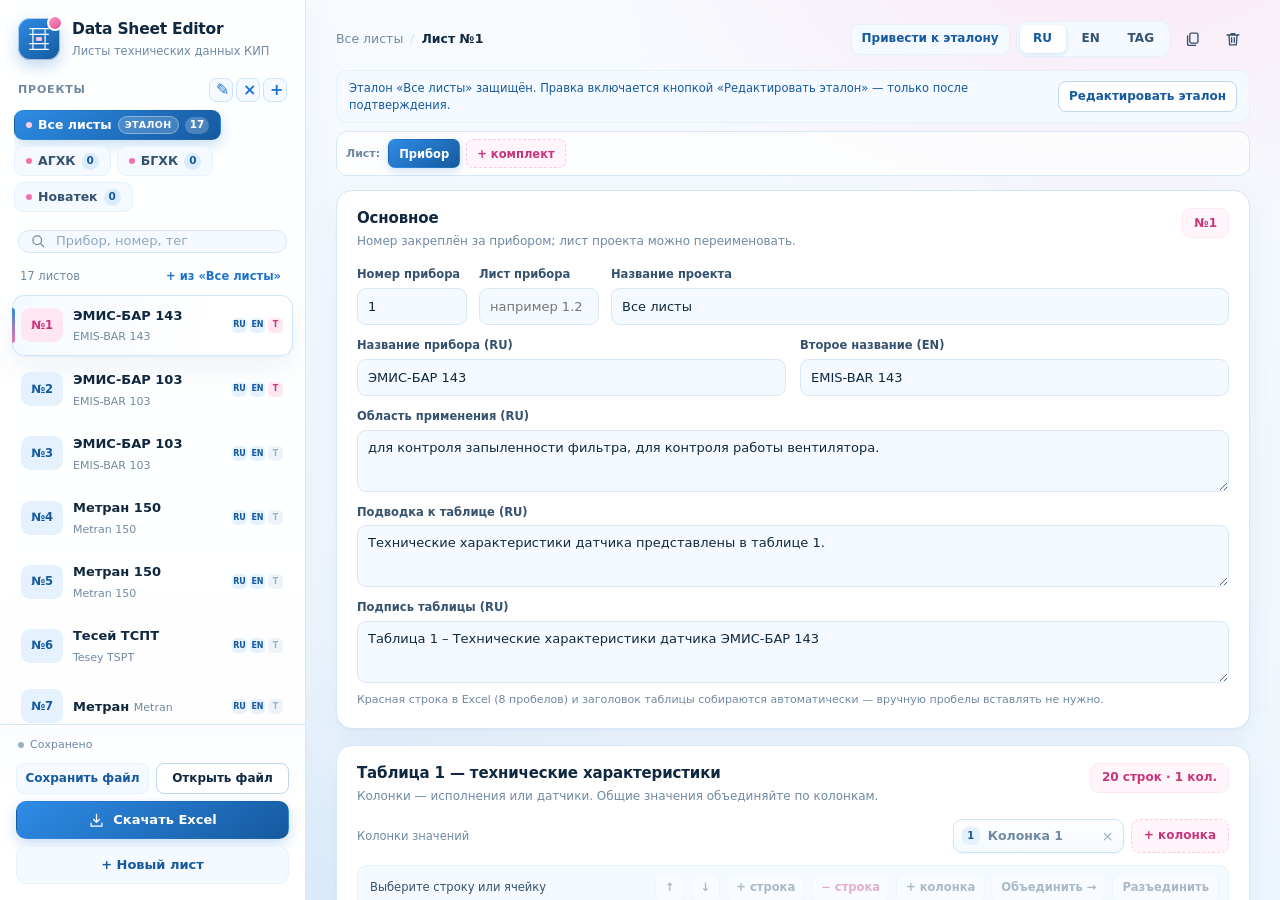
==== index.html @ 16d15eb5 "Перевожу сайт на обычную многофайловую структуру: html, css, js, json, img" ====
<!DOCTYPE html>
<html lang="ru">
<head>
<meta charset="utf-8">
<meta name="viewport" content="width=device-width, initial-scale=1">
<title>Data Sheet Editor — листы технических данных</title>
<link rel="stylesheet" href="styles.css">
</head>
<body>
<div class="app">
  <aside class="sidebar">
    <div class="brand">
      <div class="brand-mark" aria-hidden="true">
        <svg viewBox="0 0 32 32"><path d="M6 5h20M6 27h20M9.5 5v22M22.5 5v22M6 11h20M6 21h20"/><path class="brand-accent" d="M13 14h6v4h-6z"/></svg>
      </div>
      <div class="brand-text">
        <h1>Data Sheet Editor</h1>
        <p>Листы технических данных КИП</p>
      </div>
    </div>

    <section class="side-block projects-block">
      <div class="side-label">
        <span>Проекты</span>
        <span class="side-label-actions">
          <button class="mini-btn" id="btn-project-rename" title="Переименовать проект" aria-label="Переименовать проект">✎</button>
          <button class="mini-btn danger" id="btn-project-del" title="Удалить проект" aria-label="Удалить проект">×</button>
          <button class="mini-btn" id="btn-project-add" title="Новый проект" aria-label="Новый проект">+</button>
        </span>
      </div>
      <div class="project-tabs" id="project-tabs" role="tablist" aria-label="Проекты"></div>
    </section>

    <label class="search">
      <svg viewBox="0 0 20 20" aria-hidden="true"><circle cx="9" cy="9" r="5.4"/><path d="m13.2 13.2 4 4"/></svg>
      <input type="search" id="search" placeholder="Прибор, номер, тег" aria-label="Поиск по листам">
    </label>

    <div class="list-head">
      <span id="sheet-count">0 листов</span>
      <button class="link-btn" id="btn-ref-add">+ из «Все листы»</button>
    </div>

    <div class="sheet-list" id="sheet-list" role="list"></div>

    <div class="sidebar-foot">
      <div class="save-state" id="save-state" data-state="saved"><span></span>Сохранено</div>
      <div class="side-hint" id="storage-hint" hidden>Браузер не сохраняет данные — скачайте файл проекта, иначе работа пропадёт.</div>
      <div class="side-files">
        <button class="btn btn-sm btn-soft" id="btn-save-file" title="Скачать файл проекта (.json)">Сохранить файл</button>
        <button class="btn btn-sm" id="btn-open-file" title="Открыть файл проекта (.json)">Открыть файл</button>
      </div>
      <button class="btn btn-primary" id="btn-export">
        <svg viewBox="0 0 20 20" aria-hidden="true"><path d="M10 2.8v9.4m0 0 3.4-3.4M10 12.2 6.6 8.8M3.6 13.2v3.4h12.8v-3.4"/></svg>
        Скачать Excel
      </button>
      <button class="btn btn-soft" id="btn-new-sheet">+ Новый лист</button>
    </div>
  </aside>

  <main class="main">
    <div id="editor" class="editor"></div>
  </main>
</div>

<dialog class="dialog" id="ref-dialog">
  <div class="dialog-head">
    <div>
      <h2>Добавить листы</h2>
      <p>Отметьте листы из эталонного проекта «Все листы» — можно несколько сразу.</p>
    </div>
    <button class="icon-btn" data-close-dialog aria-label="Закрыть">✕</button>
  </div>
  <div class="dialog-body">
    <label class="search search-inline">
      <svg viewBox="0 0 20 20" aria-hidden="true"><circle cx="9" cy="9" r="5.4"/><path d="m13.2 13.2 4 4"/></svg>
      <input type="search" id="ref-search" placeholder="Найти прибор" aria-label="Поиск в эталоне">
    </label>
    <div class="ref-tools">
      <button class="btn btn-sm btn-soft" type="button" id="ref-all">Выбрать всё</button>
      <button class="btn btn-sm btn-soft" type="button" id="ref-none">Снять выбор</button>
      <span class="ref-count" id="ref-count">Ничего не выбрано</span>
    </div>
    <div class="ref-list" id="ref-list"></div>
    <div class="dialog-actions" style="margin-top:12px">
      <button class="btn btn-soft" type="button" data-close-dialog>Отмена</button>
      <button class="btn btn-primary" type="button" id="ref-apply" disabled>Добавить выбранные</button>
    </div>
  </div>
</dialog>

<dialog class="dialog" id="tags-dialog">
  <div class="dialog-head">
    <div>
      <h2>Вставить все теги</h2>
      <p>Скопируйте столбец тегов из Excel и вставьте сюда — по одному тегу в строке.</p>
    </div>
    <button class="icon-btn" data-close-dialog aria-label="Закрыть">✕</button>
  </div>
  <div class="dialog-body">
    <textarea id="tags-area" rows="10" aria-label="Теги — по одному в строке" placeholder="TE-101&#10;TE-102&#10;TE-103"></textarea>
    <div class="dialog-actions" style="margin-top:12px">
      <button class="btn btn-ghost" type="button" data-close-dialog>Отмена</button>
      <button class="btn btn-primary" type="button" id="tags-apply">Добавить теги</button>
    </div>
  </div>
</dialog>

<dialog class="dialog" id="confirm-dialog">
  <div class="dialog-head">
    <div>
      <h2 id="confirm-title">Подтверждение</h2>
      <p id="confirm-text"></p>
    </div>
    <button class="icon-btn" data-close-dialog aria-label="Закрыть">✕</button>
  </div>
  <div class="dialog-body">
    <div class="dialog-actions">
      <button class="btn btn-soft" type="button" id="confirm-cancel">Отмена</button>
      <button class="btn btn-primary" type="button" id="confirm-ok">Подтвердить</button>
    </div>
  </div>
</dialog>

<dialog class="dialog" id="merge-dialog">
  <div class="dialog-head">
    <div>
      <h2>В ячейках есть текст</h2>
      <p>Что оставить после объединения?</p>
    </div>
  </div>
  <div class="dialog-body">
    <div class="dialog-actions">
      <button class="btn btn-soft" type="button" data-merge-mode="left">Левое значение</button>
      <button class="btn btn-soft" type="button" data-merge-mode="right">Правое значение</button>
      <button class="btn btn-primary" type="button" data-merge-mode="both">Оба (в две строки)</button>
    </div>
  </div>
</dialog>

<input type="file" id="file-image" accept="image/*" aria-label="Файл рисунка" hidden>
<input type="file" id="file-state" accept=".json,application/json" aria-label="Файл проекта" hidden>
<div class="toast" id="toast" role="status" aria-live="polite"></div>

<script src="seed.js"></script>
<script src="xlsx.js"></script>
<script src="app.js"></script>
</body>
</html>
---- styles.css ----
:root {
  --ink: #10283f;
  --ink-2: #35526f;
  --muted: #7089a3;
  --line: #d8e7f7;
  --line-2: #bfd8f0;
  --bg: #eef6fd;
  --surface: #ffffff;
  --blue-50: #f4faff;
  --blue-100: #e5f2fe;
  --blue-200: #cbe5fc;
  --blue-300: #9fcdf8;
  --blue-500: #2f8ce6;
  --blue-600: #1d73cd;
  --blue-700: #15599f;
  --blue-900: #0d3459;
  --pink-50: #fff5fa;
  --pink-100: #ffe6f2;
  --pink-200: #ffc9e3;
  --pink-400: #f271ac;
  --pink-500: #e34d96;
  --pink-600: #c9357c;
  --green: #2f9e77;
  --danger: #c23b5c;
  --ui: "Segoe UI", "Inter", system-ui, -apple-system, sans-serif;
  --doc: "Times New Roman", "Liberation Serif", Georgia, serif;
  --radius: 16px;
  --shadow: 0 1px 2px rgba(20, 72, 128, .05), 0 12px 32px rgba(26, 91, 158, .07);
  --shadow-lift: 0 2px 4px rgba(20, 72, 128, .06), 0 18px 44px rgba(26, 91, 158, .12);
}

* { box-sizing: border-box; }

html, body { height: 100%; }

body {
  margin: 0;
  color: var(--ink);
  background:
    radial-gradient(900px 520px at 88% -8%, rgba(255, 201, 227, .38), transparent 62%),
    radial-gradient(1000px 620px at 12% 108%, rgba(159, 205, 248, .30), transparent 60%),
    linear-gradient(180deg, #f7fbff 0%, var(--bg) 100%);
  font: 14px/1.45 var(--ui);
  -webkit-font-smoothing: antialiased;
}

button, input, textarea, select { font: inherit; color: inherit; }
button { cursor: pointer; }
svg { width: 18px; height: 18px; fill: none; stroke: currentColor; stroke-width: 1.5; stroke-linecap: round; stroke-linejoin: round; }
:focus-visible { outline: 2px solid var(--pink-400); outline-offset: 2px; }

.app {
  height: 100%;
  display: grid;
  grid-template-columns: 306px minmax(0, 1fr);
  min-width: 0;
}

/* ---------------- sidebar ---------------- */

.sidebar {
  height: 100%;
  min-height: 0;
  display: flex;
  flex-direction: column;
  background: rgba(255, 255, 255, .94);
  border-right: 1px solid var(--line);
  box-shadow: 1px 0 0 rgba(255, 255, 255, .8) inset, 8px 0 28px rgba(24, 88, 152, .035);
  position: relative;
  z-index: 5;
}

.brand {
  display: flex;
  align-items: center;
  gap: 12px;
  padding: 18px 18px 14px;
}
.brand-mark {
  width: 42px; height: 42px;
  flex: 0 0 auto;
  border-radius: 12px;
  display: grid;
  place-items: center;
  color: #fff;
  background: linear-gradient(145deg, var(--blue-500), var(--blue-700));
  box-shadow: 0 6px 16px rgba(31, 115, 205, .28), 0 0 0 1px rgba(255,255,255,.6) inset;
  position: relative;
}
.brand-mark::after {
  content: "";
  position: absolute;
  right: -3px; top: -3px;
  width: 12px; height: 12px;
  border-radius: 50%;
  background: linear-gradient(145deg, #ff9ac6, var(--pink-500));
  border: 2px solid #fff;
}
.brand-mark svg { width: 30px; height: 30px; stroke-width: 1.25; }
.brand-mark .brand-accent { fill: #ffc9e3; stroke: none; }
.brand-text h1 { margin: 0; font-size: 15.5px; font-weight: 700; letter-spacing: -.015em; white-space: nowrap; }
.brand-text p { margin: 2px 0 0; color: var(--muted); font-size: 11.5px; }

.side-block { padding: 4px 14px 0; }
.side-label {
  display: flex;
  align-items: center;
  justify-content: space-between;
  padding: 0 4px 8px;
  color: var(--muted);
  font-size: 11px;
  font-weight: 700;
  letter-spacing: .075em;
  text-transform: uppercase;
}
.side-label-actions { display: inline-flex; align-items: center; gap: 3px; }
.mini-btn {
  width: 24px; height: 24px;
  border: 1px solid var(--blue-200);
  border-radius: 7px;
  background: var(--blue-50);
  color: var(--blue-600);
  font-size: 16px;
  line-height: 1;
  display: grid;
  place-items: center;
  transition: background .15s, border-color .15s, transform .05s;
}
.mini-btn:hover { background: var(--blue-100); border-color: var(--blue-300); }
.mini-btn:active { transform: translateY(1px); }
.mini-btn.danger:hover { background: var(--pink-100); border-color: var(--pink-200); color: var(--danger); }

.project-tabs {
  display: flex;
  flex-wrap: wrap;
  gap: 6px;
  max-height: 108px;
  overflow-y: auto;
  padding-bottom: 4px;
  scrollbar-width: thin;
}
.project-tab {
  display: inline-flex;
  align-items: center;
  gap: 6px;
  max-width: 100%;
  height: 30px;
  padding: 0 11px;
  border: 1px solid var(--blue-100);
  border-radius: 9px;
  background: var(--blue-50);
  color: var(--ink-2);
  font-size: 12.5px;
  font-weight: 600;
  white-space: nowrap;
  overflow: hidden;
  text-overflow: ellipsis;
  transition: background .15s, color .15s, border-color .15s, box-shadow .15s;
}
.project-tab:hover { background: var(--blue-100); border-color: var(--blue-200); color: var(--blue-700); }
.project-tab.active {
  color: #fff;
  border-color: transparent;
  background: linear-gradient(145deg, var(--blue-500), var(--blue-700));
  box-shadow: 0 5px 14px rgba(31, 115, 205, .24);
}
.project-tab .cnt {
  font-size: 10.5px;
  font-weight: 700;
  min-width: 17px;
  height: 17px;
  padding: 0 5px;
  border-radius: 99px;
  display: inline-grid;
  place-items: center;
  background: rgba(47, 140, 230, .12);
  color: var(--blue-700);
}
.project-tab.active .cnt { background: rgba(255, 255, 255, .22); color: #fff; }
.project-tab .dot { width: 6px; height: 6px; border-radius: 50%; background: var(--pink-400); }
.project-tab.active .dot { background: #ffd0e5; }

.search {
  margin: 14px 18px 10px;
  height: 38px;
  display: flex;
  align-items: center;
  gap: 8px;
  padding: 0 11px;
  border: 1px solid var(--line);
  border-radius: 11px;
  background: var(--blue-50);
  color: var(--muted);
  transition: border-color .15s, background .15s, box-shadow .15s;
}
.search:focus-within { border-color: var(--blue-300); background: #fff; box-shadow: 0 0 0 3px rgba(47, 140, 230, .12); }
.search svg { width: 16px; height: 16px; flex: 0 0 auto; }
.search input { width: 100%; min-width: 0; border: 0; outline: 0; background: transparent; font-size: 13px; color: var(--ink); }
.search input::placeholder { color: #90a8bf; }
.search-inline { margin: 0 0 12px; }

.list-head {
  display: flex;
  align-items: center;
  justify-content: space-between;
  padding: 2px 20px 7px;
  color: var(--muted);
  font-size: 11.5px;
}
.link-btn {
  border: 0;
  background: transparent;
  color: var(--blue-600);
  font-size: 11.5px;
  font-weight: 650;
  padding: 3px 4px;
  border-radius: 6px;
}
.link-btn:hover { background: var(--blue-100); color: var(--blue-700); }

.sheet-list {
  flex: 1 1 auto;
  min-height: 0;
  overflow-y: auto;
  padding: 0 12px 10px;
  scrollbar-width: thin;
  scrollbar-color: var(--blue-200) transparent;
}
.sheet-item {
  width: 100%;
  display: grid;
  grid-template-columns: 42px minmax(0, 1fr) auto;
  align-items: center;
  gap: 10px;
  padding: 9px 9px 9px 8px;
  margin-bottom: 3px;
  border: 1px solid transparent;
  border-radius: 12px;
  background: transparent;
  text-align: left;
  position: relative;
  transition: background .13s, border-color .13s, box-shadow .13s;
}
.sheet-item:hover { background: var(--blue-50); border-color: var(--blue-100); }
.sheet-item.active {
  background: linear-gradient(100deg, var(--blue-50), #fff 72%);
  border-color: var(--blue-200);
  box-shadow: var(--shadow);
}
.sheet-item.active::before {
  content: "";
  position: absolute;
  left: -1px; top: 12px; bottom: 12px;
  width: 3px;
  border-radius: 0 4px 4px 0;
  background: linear-gradient(180deg, var(--blue-500), var(--pink-400));
}
.sheet-no {
  height: 34px;
  min-width: 38px;
  padding: 0 5px;
  border-radius: 9px;
  display: grid;
  place-items: center;
  background: var(--blue-100);
  color: var(--blue-700);
  font-size: 11.5px;
  font-weight: 750;
  letter-spacing: -.02em;
}
.sheet-item.active .sheet-no { background: var(--pink-100); color: var(--pink-600); }
.sheet-text { min-width: 0; }
.sheet-title { font-size: 13px; font-weight: 650; white-space: nowrap; overflow: hidden; text-overflow: ellipsis; }
.sheet-sub { margin-top: 2px; font-size: 11px; color: var(--muted); white-space: nowrap; overflow: hidden; text-overflow: ellipsis; }
.sheet-flags { display: flex; gap: 3px; }
.flag {
  width: 15px; height: 15px;
  border-radius: 5px;
  display: grid;
  place-items: center;
  font-size: 8px;
  font-weight: 800;
  background: #edf3f9;
  color: #9bb1c7;
}
.flag.on { background: var(--blue-100); color: var(--blue-700); }
.flag.tag.on { background: var(--pink-100); color: var(--pink-600); }

.empty-list { padding: 26px 18px; text-align: center; color: var(--muted); font-size: 12.5px; line-height: 1.5; }
.empty-list b { display: block; color: var(--ink-2); margin-bottom: 4px; font-size: 13px; }

.sidebar-foot {
  flex: 0 0 auto;
  padding: 12px 16px 16px;
  border-top: 1px solid var(--line);
  background: linear-gradient(180deg, rgba(244,250,255,.35), #fff 40%);
  display: grid;
  gap: 7px;
}
.save-state { display: flex; align-items: center; gap: 6px; color: var(--muted); font-size: 11px; padding: 0 2px 3px; }
.save-state span { width: 6px; height: 6px; border-radius: 50%; background: #96b2ca; }
.save-state[data-state="dirty"] span { background: var(--pink-400); }
.save-state[data-state="saving"] span { background: var(--blue-500); animation: pulse 1s infinite; }
.save-state[data-state="error"] { color: var(--danger); }
.save-state[data-state="error"] span { background: var(--danger); }
@keyframes pulse { 50% { opacity: .35; } }

.side-files { display: grid; grid-template-columns: 1fr 1fr; gap: 7px; grid-column: 1 / -1; min-width: 0; }
.side-files .btn { min-width: 0; padding: 0 8px; }
.sidebar-foot > .btn { min-width: 0; }
.side-hint { grid-column: 1 / -1; color: var(--danger); font-size: 10.5px; line-height: 1.35; padding: 0 2px; }

/* ---------------- buttons ---------------- */

.btn {
  height: 38px;
  padding: 0 14px;
  border: 1px solid var(--line-2);
  border-radius: 10px;
  background: #fff;
  display: inline-flex;
  align-items: center;
  justify-content: center;
  gap: 8px;
  font-size: 13px;
  font-weight: 650;
  white-space: nowrap;
  transition: background .15s, border-color .15s, box-shadow .15s, transform .05s;
}
.btn svg { width: 17px; height: 17px; }
.btn:hover { background: var(--blue-50); border-color: var(--blue-200); }
.btn:active { transform: translateY(1px); }
.btn-primary {
  color: #fff;
  border-color: transparent;
  background: linear-gradient(145deg, var(--blue-500), var(--blue-700));
  box-shadow: 0 5px 14px rgba(31, 115, 205, .24);
}
.btn-primary:hover { background: linear-gradient(145deg, #3c9aef, var(--blue-700)); box-shadow: 0 7px 18px rgba(31, 115, 205, .30); }
.btn-soft { color: var(--blue-700); border-color: var(--blue-100); background: var(--blue-50); }
.btn-soft:hover { background: var(--blue-100); border-color: var(--blue-200); }
.btn-pink { color: #fff; border-color: transparent; background: linear-gradient(145deg, var(--pink-400), var(--pink-600)); box-shadow: 0 5px 14px rgba(227, 77, 150, .22); }
.btn-pink:hover { background: linear-gradient(145deg, #f785ba, var(--pink-600)); }
.btn-sm { height: 31px; padding: 0 10px; border-radius: 8px; font-size: 12px; }
.btn:disabled { opacity: .45; cursor: default; box-shadow: none; transform: none; }

.icon-btn {
  width: 34px; height: 34px;
  border: 1px solid transparent;
  border-radius: 9px;
  background: transparent;
  color: var(--ink-2);
  display: inline-grid;
  place-items: center;
  font-size: 15px;
  transition: background .15s, color .15s, border-color .15s;
}
.icon-btn:hover { background: var(--blue-50); border-color: var(--blue-100); color: var(--blue-700); }
.icon-btn.danger:hover { background: var(--pink-50); border-color: var(--pink-100); color: var(--danger); }

/* ---------------- main ---------------- */

.main { min-width: 0; min-height: 0; overflow-y: auto; }
.editor { max-width: 1220px; margin: 0 auto; padding: 20px 30px 60px; }

.sheet-top {
  display: flex;
  align-items: center;
  justify-content: space-between;
  gap: 16px;
  margin-bottom: 16px;
  min-height: 38px;
}
.crumbs { display: flex; align-items: center; gap: 7px; font-size: 12.5px; color: var(--muted); min-width: 0; }
.crumbs b { color: var(--ink); font-weight: 700; }
.crumbs i { font-style: normal; color: var(--blue-200); }
.top-actions { display: flex; align-items: center; gap: 6px; flex-wrap: wrap; justify-content: flex-end; }

/* ---------------- reference ---------------- */

.ref-banner {
  display: flex;
  align-items: center;
  gap: 10px;
  flex-wrap: wrap;
  margin: -4px 0 12px;
  padding: 9px 12px;
  border: 1px solid var(--blue-100);
  border-radius: 11px;
  background: var(--blue-50);
  color: var(--blue-700);
  font-size: 11.5px;
  line-height: 1.45;
}
.ref-banner-text { flex: 1 1 280px; }
.ref-banner .btn { flex: 0 0 auto; }
.ref-banner.on { border-color: var(--pink-200); background: var(--pink-50); color: var(--pink-600); }

.editor.locked .vcell,
.editor.locked .td.label { background: #f8fbff; cursor: default; }
.editor.locked .col-chip input { color: var(--muted); }
.editor.locked .vcell:hover,
.editor.locked .td.label:hover { background: #f8fbff; }

.pt-ref {
  font-size: 9.5px;
  font-weight: 700;
  letter-spacing: .04em;
  text-transform: uppercase;
  padding: 1px 6px;
  border: 1px solid var(--pink-200);
  border-radius: 99px;
  background: var(--pink-50);
  color: var(--pink-600);
}
.project-tab.active .pt-ref { border-color: rgba(255,255,255,.35); background: rgba(255,255,255,.18); color: #fff; }

.kit-bar {
  display: flex;
  align-items: center;
  gap: 6px;
  flex-wrap: wrap;
  margin: -4px 0 14px;
  padding: 7px 9px;
  border: 1px solid var(--line);
  border-radius: 11px;
  background: rgba(255, 255, 255, .72);
}
.kit-label { color: var(--muted); font-size: 11px; font-weight: 700; margin-right: 2px; }
.kit-tab {
  height: 29px;
  padding: 0 10px;
  border: 1px solid var(--blue-100);
  border-radius: 7px;
  background: var(--blue-50);
  color: var(--ink-2);
  font-size: 11.5px;
  font-weight: 650;
  max-width: 220px;
  white-space: nowrap;
  overflow: hidden;
  text-overflow: ellipsis;
}
.kit-tab:hover { border-color: var(--blue-300); color: var(--blue-700); }
.kit-tab.active { background: linear-gradient(145deg, var(--blue-500), var(--blue-700)); border-color: transparent; color: #fff; box-shadow: 0 3px 9px rgba(31,115,205,.2); }
.kit-add {
  height: 29px;
  padding: 0 10px;
  border: 1px dashed var(--pink-200);
  border-radius: 7px;
  background: var(--pink-50);
  color: var(--pink-600);
  font-size: 11.5px;
  font-weight: 650;
}
.kit-add:hover { background: var(--pink-100); border-color: var(--pink-400); }

.seg {
  height: 36px;
  padding: 3px;
  display: inline-flex;
  gap: 2px;
  border: 1px solid var(--blue-100);
  border-radius: 10px;
  background: var(--blue-50);
}
.seg button {
  height: 28px;
  min-width: 46px;
  padding: 0 12px;
  border: 0;
  border-radius: 7px;
  background: transparent;
  color: var(--ink-2);
  font-size: 12px;
  font-weight: 700;
}
.seg button:hover { color: var(--blue-700); }
.seg button.active { background: #fff; color: var(--blue-700); box-shadow: 0 1px 4px rgba(31, 115, 205, .18); }
.seg button[data-lang="tag"].active { color: var(--pink-600); }

.card {
  background: var(--surface);
  border: 1px solid var(--line);
  border-radius: var(--radius);
  box-shadow: var(--shadow);
  margin-bottom: 16px;
  overflow: hidden;
}
.card-head {
  display: flex;
  align-items: flex-start;
  justify-content: space-between;
  gap: 18px;
  padding: 17px 20px 14px;
}
.card-head h2 { margin: 0; font-size: 15px; font-weight: 700; letter-spacing: -.01em; }
.card-head p { margin: 3px 0 0; color: var(--muted); font-size: 12px; }
.card-body { padding: 0 20px 20px; }
.card-head + .card-body { padding-top: 2px; }

.num-badge {
  flex: 0 0 auto;
  height: 30px;
  padding: 0 11px;
  border-radius: 9px;
  display: inline-flex;
  align-items: center;
  gap: 6px;
  background: var(--pink-50);
  border: 1px solid var(--pink-100);
  color: var(--pink-600);
  font-size: 12px;
  font-weight: 800;
  white-space: nowrap;
}

.field-grid { display: grid; grid-template-columns: 1fr 1fr; gap: 12px 14px; }
.field { display: grid; gap: 5px; min-width: 0; }
.field > span { color: var(--ink-2); font-size: 11.5px; font-weight: 650; }
.field input, .field textarea {
  width: 100%;
  border: 1px solid var(--line);
  border-radius: 9px;
  background: var(--blue-50);
  padding: 8px 10px;
  font-size: 13px;
  outline: 0;
  transition: border-color .15s, background .15s, box-shadow .15s;
}
.field input { height: 37px; }
.field textarea { min-height: 62px; resize: vertical; line-height: 1.4; }
.field input:focus, .field textarea:focus { border-color: var(--blue-300); background: #fff; box-shadow: 0 0 0 3px rgba(47,140,230,.11); }
.field.full { grid-column: 1 / -1; }
.field-note { color: var(--muted); font-size: 11px; }

.num-row { display: grid; grid-template-columns: 110px 120px 1fr; gap: 12px; }

/* ---------------- columns ---------------- */

.col-head { display: flex; align-items: center; gap: 12px; flex-wrap: wrap; padding: 0 20px 12px; }
.col-head .hint { color: var(--muted); font-size: 11.5px; margin-right: auto; }
.column-strip { display: flex; align-items: stretch; gap: 7px; flex-wrap: wrap; }
.col-chip {
  display: inline-flex;
  align-items: center;
  gap: 6px;
  height: 34px;
  padding: 0 5px 0 8px;
  border: 1px solid var(--blue-200);
  border-radius: 9px;
  background: linear-gradient(180deg, #fff, var(--blue-50));
  box-shadow: 0 1px 2px rgba(31,115,205,.05);
  transition: border-color .15s, box-shadow .15s, background .15s;
}
.col-chip:hover { border-color: var(--blue-300); box-shadow: 0 3px 10px rgba(31,115,205,.09); }
.col-chip.current { border-color: var(--pink-300, #ffb2d2); background: linear-gradient(180deg, #fff, var(--pink-50)); }
.col-index {
  width: 18px; height: 18px;
  border-radius: 6px;
  display: grid;
  place-items: center;
  background: var(--blue-100);
  color: var(--blue-700);
  font-size: 10px;
  font-weight: 800;
}
.col-chip.current .col-index { background: var(--pink-100); color: var(--pink-600); }
.col-chip input {
  width: 104px;
  border: 0;
  outline: 0;
  background: transparent;
  font-size: 12.5px;
  font-weight: 650;
  color: var(--ink);
}
.col-chip .del {
  width: 22px; height: 22px;
  border: 0;
  border-radius: 6px;
  background: transparent;
  color: #9ab2c8;
  font-size: 14px;
  line-height: 1;
  display: grid;
  place-items: center;
}
.col-chip .del:hover { background: var(--pink-100); color: var(--danger); }
.col-add {
  height: 34px;
  padding: 0 12px;
  border: 1px dashed var(--pink-200);
  border-radius: 9px;
  background: var(--pink-50);
  color: var(--pink-600);
  font-size: 12px;
  font-weight: 650;
}
.col-add:hover { background: var(--pink-100); border-color: var(--pink-400); }

/* ---------------- table ---------------- */

.table-toolbar {
  display: flex;
  align-items: center;
  gap: 6px;
  flex-wrap: wrap;
  margin: 0 20px 12px;
  padding: 7px 9px;
  border: 1px solid var(--blue-100);
  border-radius: 10px;
  background: var(--blue-50);
}
.table-toolbar .sel-info { color: var(--ink-2); font-size: 11.5px; margin-right: auto; padding-left: 3px; }
.table-toolbar .sel-info b { color: var(--blue-700); }
.tool-btn {
  height: 29px;
  padding: 0 9px;
  border: 1px solid var(--blue-100);
  border-radius: 7px;
  background: #fff;
  color: var(--ink-2);
  font-size: 11.5px;
  font-weight: 650;
}
.tool-btn:hover:not(:disabled) { border-color: var(--blue-300); color: var(--blue-700); background: var(--blue-50); }
.tool-btn:disabled { opacity: .38; cursor: default; }
.tool-btn.pink { color: var(--pink-600); border-color: var(--pink-100); background: #fff; }
.tool-btn.pink:hover:not(:disabled) { background: var(--pink-50); border-color: var(--pink-200); }

.sheet-table {
  margin: 0 20px;
  border: 2px solid var(--blue-500);
  border-radius: 11px;
  overflow: hidden;
  background: #fff;
  box-shadow: 0 8px 24px rgba(31, 115, 205, .07);
  font-family: var(--doc);
}
.tr {
  display: grid;
  grid-template-columns: 36.842% 63.158%;
  border-top: 1px solid #cfe2f6;
  position: relative;
}
.tr:first-child { border-top: 0; }
.tr.head { background: var(--blue-50); }
.tr.selected { background: #fffafd; }
.tr.selected .td.label { box-shadow: inset 3px 0 0 var(--pink-400); }
.td { min-width: 0; }
.td.label {
  padding: 7px 9px;
  border-right: 1px solid #cfe2f6;
  font-size: 14.5px;
  line-height: 1.3;
  outline: 0;
  white-space: pre-wrap;
  overflow-wrap: anywhere;
  cursor: text;
}
.tr.head .td.label { font-family: var(--ui); font-size: 11.5px; font-weight: 700; color: var(--ink-2); text-align: center; padding: 8px; }
.td.label:empty::before, .vcell:empty::before {
  content: attr(data-ph);
  color: #a9bfd4;
  font-family: var(--ui);
  font-size: 11px;
  font-weight: 400;
  pointer-events: none;
}
.td.value { padding: 0; }
.vgrid { display: grid; grid-template-columns: repeat(12, minmax(0, 1fr)); min-height: 100%; }
.vcell {
  grid-column: span var(--gsp, 1);
  min-height: 33px;
  padding: 7px 8px;
  border-left: 1px solid #cfe2f6;
  font-size: 14.5px;
  line-height: 1.3;
  text-align: center;
  outline: 0;
  white-space: pre-wrap;
  overflow-wrap: anywhere;
  cursor: text;
  transition: background .12s, box-shadow .12s;
}
.vcell:first-child { border-left: 0; }
.vcell:hover { background: var(--blue-50); }
.vcell.selected { background: var(--pink-50); box-shadow: inset 0 0 0 2px var(--pink-400); border-radius: 3px; }
.tr.head .vcell { font-family: var(--ui); font-size: 11.5px; font-weight: 700; color: var(--ink-2); display: grid; place-items: center; min-height: 34px; }
.vcell.merged { background-image: linear-gradient(135deg, rgba(255,255,255,0) 46%, rgba(47,140,230,.06) 46%, rgba(47,140,230,.06) 54%, rgba(255,255,255,0) 54%); }

.add-row {
  display: flex;
  align-items: center;
  justify-content: center;
  gap: 6px;
  width: calc(100% - 40px);
  height: 36px;
  margin: 10px 20px 0;
  border: 1px dashed var(--blue-200);
  border-radius: 9px;
  background: var(--blue-50);
  color: var(--blue-700);
  font-size: 12.5px;
  font-weight: 650;
}
.add-row:hover { background: var(--blue-100); border-color: var(--blue-300); }

.table-foot {
  display: flex;
  justify-content: space-between;
  align-items: center;
  gap: 12px;
  padding: 10px 20px 2px;
  color: var(--muted);
  font-size: 11px;
}

/* ---------------- figures ---------------- */

.figure-list { display: grid; gap: 14px; }
.figure-card {
  display: grid;
  grid-template-columns: 190px minmax(0, 1fr) 34px;
  gap: 14px;
  padding: 13px;
  border: 1px solid var(--line);
  border-radius: 13px;
  background: linear-gradient(180deg, #fff, var(--blue-50));
  align-items: start;
}
.figure-thumb {
  height: 132px;
  border: 1px solid var(--blue-100);
  border-radius: 10px;
  background: #fff;
  display: grid;
  place-items: center;
  overflow: hidden;
  position: relative;
}
.figure-thumb img { max-width: 100%; max-height: 100%; object-fit: contain; display: block; }
.figure-thumb.empty { color: var(--muted); font-size: 11.5px; text-align: center; padding: 10px; }
.figure-thumb .replace {
  position: absolute;
  left: 6px; right: 6px; bottom: 6px;
  height: 28px;
  border: 1px solid var(--blue-200);
  border-radius: 7px;
  background: rgba(255,255,255,.94);
  color: var(--blue-700);
  font-size: 11px;
  font-weight: 650;
  opacity: 0;
  transition: opacity .15s;
}
.figure-thumb:hover .replace { opacity: 1; }
.figure-fields { display: grid; gap: 8px; }
.figure-fields .field > span { font-size: 10.5px; }
.figure-fields input { height: 32px; font-size: 12px; background: #fff; }
.empty-soft {
  padding: 26px 20px;
  border: 1px dashed var(--blue-200);
  border-radius: 12px;
  background: var(--blue-50);
  color: var(--muted);
  text-align: center;
  font-size: 12.5px;
}

/* ---------------- tags ---------------- */

.tag-section + .tag-section { margin-top: 18px; padding-top: 16px; border-top: 1px solid var(--line); }
.subhead {
  display: flex;
  align-items: center;
  justify-content: space-between;
  gap: 12px;
  margin-bottom: 9px;
}
.subhead h3 { margin: 0; font-size: 12.5px; font-weight: 700; color: var(--ink-2); }
.subhead .hint { color: var(--muted); font-size: 11px; }
.mark-row { display: grid; grid-template-columns: minmax(0,1fr) 180px 30px; gap: 8px; margin-bottom: 7px; }
.mark-row input { height: 34px; font-size: 12px; background: #fff; }
.tag-group {
  border: 1px solid var(--line);
  border-radius: 12px;
  padding: 12px;
  background: linear-gradient(180deg, #fff, var(--pink-50));
  margin-bottom: 10px;
}
.tag-group-head { display: grid; grid-template-columns: 1fr 1fr 30px; gap: 8px; margin-bottom: 9px; }
.tag-group-head input { height: 33px; font-size: 12px; background: #fff; }
.tag-grid { display: grid; grid-template-columns: repeat(4, minmax(0, 1fr)); gap: 7px; }
.tag-slot { display: grid; grid-template-columns: 22px minmax(0,1fr) 22px; align-items: center; gap: 4px; }
.tag-no { color: var(--muted); font-size: 10px; font-weight: 700; text-align: right; }
.tag-slot input { height: 30px; border: 1px solid var(--line); border-radius: 7px; background: #fff; padding: 0 7px; font-size: 11.5px; min-width: 0; }
.tag-slot input:focus { outline: 0; border-color: var(--blue-300); box-shadow: 0 0 0 2px rgba(47,140,230,.10); }
.tag-slot .x { border: 0; background: transparent; color: #a3b8cc; font-size: 12px; border-radius: 5px; height: 22px; }
.tag-slot .x:hover { background: var(--pink-100); color: var(--danger); }
.tag-empty { color: var(--muted); font-size: 11.5px; padding: 6px 2px 2px; }

/* ---------------- empty state ---------------- */

.blank {
  min-height: 62vh;
  display: grid;
  place-items: center;
  text-align: center;
  padding: 40px 20px;
}
.blank-card {
  max-width: 460px;
  padding: 34px 30px;
  border: 1px solid var(--line);
  border-radius: 20px;
  background: rgba(255,255,255,.86);
  box-shadow: var(--shadow-lift);
}
.blank-mark {
  width: 62px; height: 62px;
  margin: 0 auto 16px;
  border-radius: 18px;
  display: grid;
  place-items: center;
  background: linear-gradient(145deg, var(--blue-100), #fff);
  border: 1px solid var(--blue-200);
  color: var(--blue-600);
}
.blank-mark svg { width: 32px; height: 32px; }
.blank h2 { margin: 0 0 6px; font-size: 19px; letter-spacing: -.02em; }
.blank p { margin: 0 0 18px; color: var(--muted); font-size: 13px; line-height: 1.55; }
.blank-actions { display: flex; gap: 8px; justify-content: center; flex-wrap: wrap; }

/* ---------------- dialog / toast ---------------- */

.dialog {
  width: min(620px, calc(100vw - 32px));
  max-height: min(76vh, 760px);
  padding: 0;
  border: 1px solid var(--line);
  border-radius: 18px;
  background: #fff;
  box-shadow: 0 30px 80px rgba(13, 52, 89, .28);
  color: var(--ink);
}
.dialog::backdrop { background: rgba(14, 49, 84, .32); backdrop-filter: blur(3px); }
.dialog-head { display: flex; align-items: flex-start; justify-content: space-between; gap: 16px; padding: 18px 20px 12px; border-bottom: 1px solid var(--line); }
.dialog-head h2 { margin: 0; font-size: 16px; }
.dialog-head p { margin: 3px 0 0; color: var(--muted); font-size: 12px; }
.dialog-body { padding: 14px 20px 20px; overflow: auto; max-height: calc(76vh - 80px); }
.dialog-actions { display: flex; gap: 8px; flex-wrap: wrap; }
.dialog-body textarea {
  width: 100%;
  min-height: 190px;
  resize: vertical;
  border: 1px solid var(--line);
  border-radius: 10px;
  background: var(--blue-50);
  padding: 10px 12px;
  font: 13px/1.45 var(--ui);
  outline: 0;
}
.dialog-body textarea:focus { border-color: var(--blue-300); background: #fff; box-shadow: 0 0 0 3px rgba(47,140,230,.11); }
.ref-list { display: grid; gap: 6px; }
.ref-item {
  display: grid;
  grid-template-columns: 18px 40px minmax(0,1fr) auto;
  align-items: center;
  gap: 10px;
  padding: 9px 10px;
  border: 1px solid var(--line);
  border-radius: 10px;
  background: #fff;
  text-align: left;
  cursor: pointer;
  user-select: none;
}
.ref-item input[type="checkbox"] {
  width: 16px;
  height: 16px;
  margin: 0;
  accent-color: var(--blue-600);
  cursor: pointer;
}
.ref-item:hover { border-color: var(--blue-300); background: var(--blue-50); }
.ref-item b { display: block; font-size: 12.5px; }
.ref-item small { color: var(--muted); font-size: 11px; }
.ref-item .plus { color: var(--blue-600); font-size: 11.5px; font-weight: 700; }
.ref-item.sel { border-color: var(--blue-500); background: var(--blue-50); box-shadow: 0 0 0 2px rgba(47, 140, 230, .12); }
.ref-item.off { opacity: .55; cursor: default; }
.ref-item.off:hover { border-color: var(--line); background: #fff; }
.ref-item.off .plus { color: var(--muted); font-weight: 600; }
.ref-tools { display: flex; align-items: center; gap: 8px; flex-wrap: wrap; margin-bottom: 10px; }
.ref-count { margin-left: auto; color: var(--muted); font-size: 11.5px; }

.toast {
  position: fixed;
  left: 50%;
  bottom: 26px;
  transform: translate(-50%, 16px);
  max-width: min(520px, calc(100vw - 32px));
  padding: 10px 16px;
  border-radius: 10px;
  background: var(--ink);
  color: #fff;
  font-size: 12.5px;
  box-shadow: 0 14px 40px rgba(13, 52, 89, .3);
  opacity: 0;
  pointer-events: none;
  transition: opacity .18s, transform .18s;
  z-index: 50;
}
.toast.show { opacity: 1; transform: translate(-50%, 0); }
.toast.err { background: var(--danger); }

/* ---------------- responsive ---------------- */

@media (max-width: 980px) {
  .app { grid-template-columns: 270px minmax(0, 1fr); }
  .editor { padding: 18px 18px 50px; }
  .field-grid { grid-template-columns: 1fr; }
  .num-row { grid-template-columns: 1fr 1fr; }
  .num-row .field:last-child { grid-column: 1 / -1; }
  .figure-card { grid-template-columns: 150px minmax(0, 1fr) 30px; }
  .tag-grid { grid-template-columns: repeat(2, minmax(0, 1fr)); }
}

@media (max-width: 760px) {
  .app { display: flex; flex-direction: column; height: auto; min-height: 100%; }
  .sidebar { height: auto; max-height: none; border-right: 0; border-bottom: 1px solid var(--line); }
  .brand { padding: 14px 16px 10px; }
  .project-tabs { max-height: none; flex-wrap: nowrap; overflow-x: auto; padding-bottom: 2px; }
  .project-tab { flex: 0 0 auto; }
  .sheet-list { max-height: 250px; }
  .sidebar-foot { grid-template-columns: 1fr 1fr; }
  .sidebar-foot .save-state { grid-column: 1 / -1; }
  .main { overflow: visible; }
  .editor { padding: 16px 12px 44px; }
  .sheet-top { flex-wrap: wrap; gap: 8px; }
  .seg { order: 3; width: 100%; justify-content: space-between; }
  .seg button { flex: 1; }
  .card-head { padding: 14px 14px 12px; }
  .card-body { padding: 0 14px 16px; }
  .col-head { padding: 0 14px 10px; }
  .table-toolbar, .sheet-table, .table-foot { margin-left: 14px; margin-right: 14px; }
  .add-row { width: calc(100% - 28px); margin-left: 14px; margin-right: 14px; }
  .td.label { font-size: 13px; padding: 6px; }
  .vcell { font-size: 13px; padding: 6px 5px; }
  .figure-card { grid-template-columns: 1fr; }
  .figure-thumb { height: 150px; }
  .tag-grid { grid-template-columns: 1fr; }
  .num-row { grid-template-columns: 1fr; }
  .mark-row { grid-template-columns: 1fr 30px; }
  .mark-row .field:last-of-type { grid-column: 1 / -1; }
}
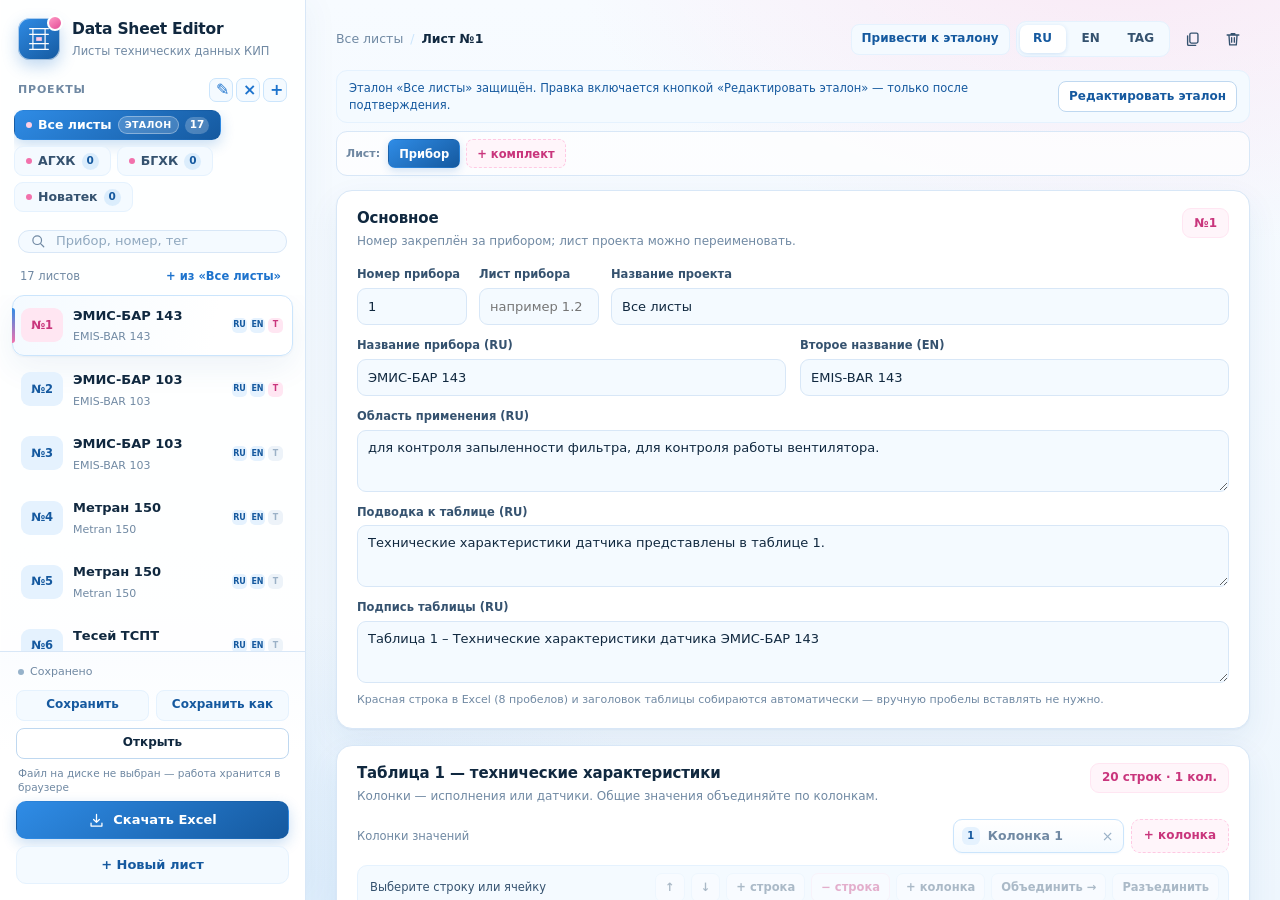
==== commit d5ffc293: "Сохранение: свежий снимок из IndexedDB больше не затирается localStorage, файл проекта на диске (Ctr" ====
--- a/index.html
+++ b/index.html
@@ -47,9 +47,11 @@
       <div class="save-state" id="save-state" data-state="saved"><span></span>Сохранено</div>
       <div class="side-hint" id="storage-hint" hidden>Браузер не сохраняет данные — скачайте файл проекта, иначе работа пропадёт.</div>
       <div class="side-files">
-        <button class="btn btn-sm btn-soft" id="btn-save-file" title="Скачать файл проекта (.json)">Сохранить файл</button>
-        <button class="btn btn-sm" id="btn-open-file" title="Открыть файл проекта (.json)">Открыть файл</button>
+        <button class="btn btn-sm btn-soft" id="btn-save-file" title="Сохранить в выбранный файл на диске (Ctrl+S)">Сохранить</button>
+        <button class="btn btn-sm btn-soft" id="btn-save-as" title="Выбрать файл проекта на диске (.json)">Сохранить как</button>
+        <button class="btn btn-sm" id="btn-open-file" title="Открыть файл проекта (.json)">Открыть</button>
       </div>
+      <div class="file-label" id="file-label" hidden></div>
       <button class="btn btn-primary" id="btn-export">
         <svg viewBox="0 0 20 20" aria-hidden="true"><path d="M10 2.8v9.4m0 0 3.4-3.4M10 12.2 6.6 8.8M3.6 13.2v3.4h12.8v-3.4"/></svg>
         Скачать Excel
@@ -106,6 +108,28 @@
   </div>
 </dialog>
 
+<dialog class="dialog" id="key-dialog">
+  <div class="dialog-head">
+    <div>
+      <h2>Ключ для правки эталона</h2>
+      <p>Вставьте GitHub-токен аккаунта skyrillchanel2000-source. Ключ проверяется на api.github.com и нигде не сохраняется.</p>
+    </div>
+    <button class="icon-btn" data-close-dialog aria-label="Закрыть">✕</button>
+  </div>
+  <div class="dialog-body">
+    <label class="field">
+      <span>GitHub-токен</span>
+      <input type="password" id="key-input" autocomplete="off" spellcheck="false" placeholder="github_pat_…">
+    </label>
+    <p class="key-note">Создать токен: github.com/settings/personal-access-tokens/new — доступ «Public repositories (read-only)», права не нужны.</p>
+    <p class="key-error" id="key-error" hidden></p>
+    <div class="dialog-actions" style="margin-top:12px">
+      <button class="btn btn-soft" type="button" data-close-dialog>Отмена</button>
+      <button class="btn btn-primary" type="button" id="key-apply">Проверить и включить</button>
+    </div>
+  </div>
+</dialog>
+
 <dialog class="dialog" id="confirm-dialog">
   <div class="dialog-head">
     <div>
--- a/styles.css
+++ b/styles.css
@@ -309,6 +309,10 @@
 .side-files .btn { min-width: 0; padding: 0 8px; }
 .sidebar-foot > .btn { min-width: 0; }
 .side-hint { grid-column: 1 / -1; color: var(--danger); font-size: 10.5px; line-height: 1.35; padding: 0 2px; }
+.side-files { grid-template-columns: 1fr 1fr; }
+.side-files #btn-open-file { grid-column: 1 / -1; }
+.file-label { grid-column: 1 / -1; font-size: 10.5px; line-height: 1.35; padding: 0 2px; color: var(--muted); overflow-wrap: anywhere; }
+.file-label[data-state="linked"] { color: var(--blue-700); }
 
 /* ---------------- buttons ---------------- */
 
@@ -894,6 +898,9 @@
 .ref-item.off .plus { color: var(--muted); font-weight: 600; }
 .ref-tools { display: flex; align-items: center; gap: 8px; flex-wrap: wrap; margin-bottom: 10px; }
 .ref-count { margin-left: auto; color: var(--muted); font-size: 11.5px; }
+.key-note { margin: 9px 0 0; color: var(--muted); font-size: 11px; line-height: 1.45; }
+.key-error { margin: 9px 0 0; color: var(--danger); font-size: 11.5px; line-height: 1.4; }
+#key-dialog .field input { font-family: ui-monospace, "Cascadia Mono", Consolas, monospace; letter-spacing: .01em; }
 
 .toast {
   position: fixed;
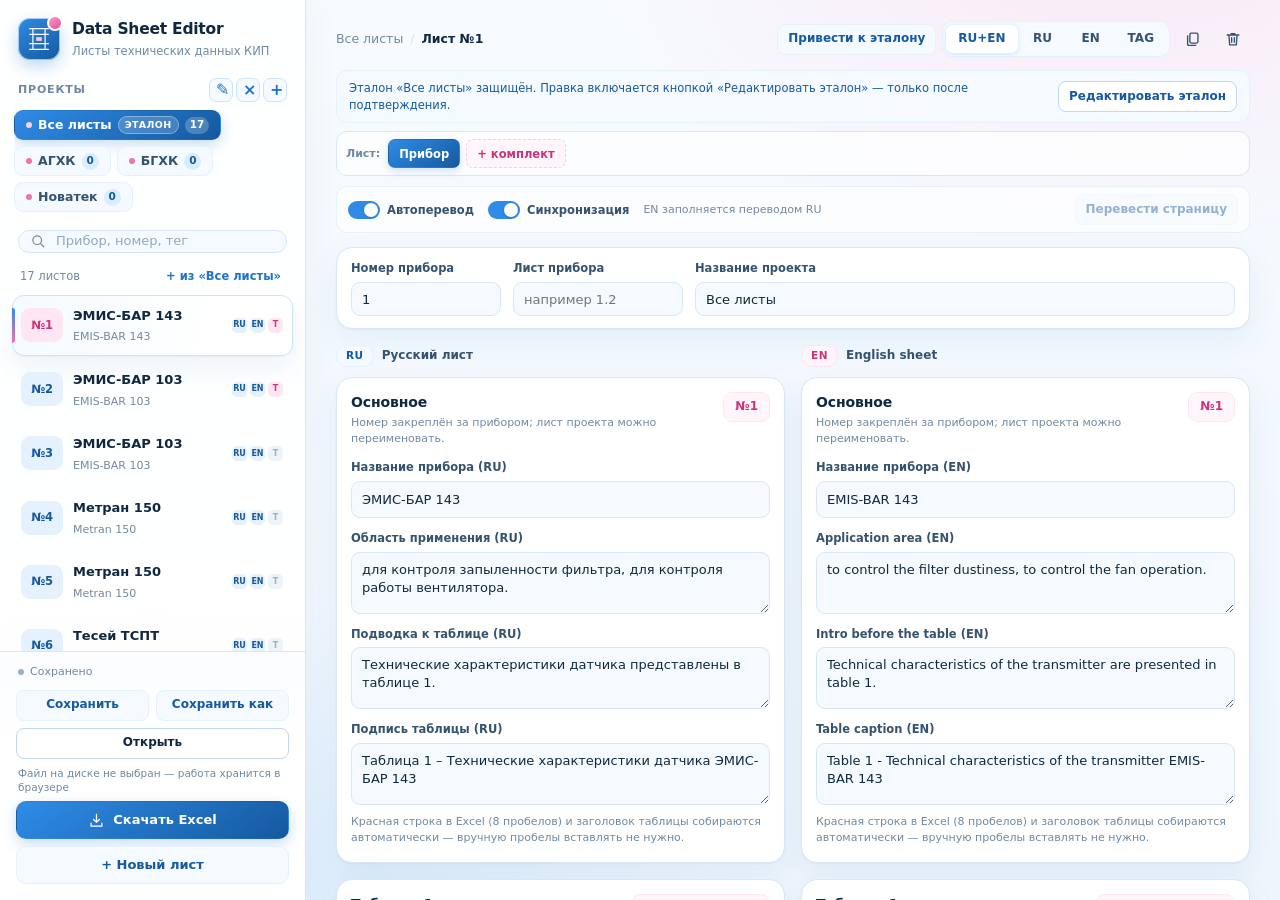
==== commit 902becf8: "Автоперевод RU→EN по словарю эталона: переключатели автоперевода и синхронизации, кнопка «Перевести " ====
--- a/index.html
+++ b/index.html
@@ -167,6 +167,8 @@
 <div class="toast" id="toast" role="status" aria-live="polite"></div>
 
 <script src="seed.js"></script>
+<script src="dict.js"></script>
+<script src="translate.js"></script>
 <script src="xlsx.js"></script>
 <script src="app.js"></script>
 </body>
--- a/styles.css
+++ b/styles.css
@@ -602,6 +602,82 @@
   font-weight: 650;
 }
 .col-add:hover { background: var(--pink-100); border-color: var(--pink-400); }
+.col-chip.static { cursor: default; padding: 0 10px 0 8px; }
+.col-chip.static:hover { border-color: var(--blue-200); box-shadow: 0 1px 2px rgba(31,115,205,.05); }
+.col-chip .col-name { font-size: 12.5px; font-weight: 650; color: var(--ink); }
+
+/* ---------------- row columns: «+» и объединение ---------------- */
+
+.td.value { position: relative; }
+
+.row-plus {
+  position: absolute;
+  top: 50%;
+  right: 4px;
+  transform: translateY(-50%);
+  width: 24px;
+  height: 24px;
+  border: 1px solid var(--pink-200);
+  border-radius: 7px;
+  background: #fff;
+  color: var(--pink-600);
+  font-size: 15px;
+  font-weight: 700;
+  line-height: 1;
+  display: grid;
+  place-items: center;
+  opacity: 0;
+  transition: opacity .12s, background .12s;
+  z-index: 3;
+}
+.tr:hover .row-plus,
+.tr.selected .row-plus { opacity: 1; }
+.row-plus:hover { background: var(--pink-50); border-color: var(--pink-400); }
+
+.merge-bar { position: absolute; inset: 0 0 auto 0; height: 0; z-index: 4; }
+.merge-dot {
+  position: absolute;
+  top: 2px;
+  transform: translateX(-50%);
+  width: 20px;
+  height: 18px;
+  padding: 0;
+  border: 1px solid var(--blue-200);
+  border-radius: 6px;
+  background: #fff;
+  color: var(--blue-700);
+  font-size: 10px;
+  line-height: 1;
+  display: grid;
+  place-items: center;
+  box-shadow: 0 1px 3px rgba(31,115,205,.16);
+}
+.merge-dot:hover { background: var(--blue-50); border-color: var(--blue-400); color: var(--blue-800, #14508f); }
+
+.cols-menu {
+  position: fixed;
+  z-index: 60;
+  width: 172px;
+  padding: 10px;
+  border: 1px solid var(--blue-200);
+  border-radius: 12px;
+  background: #fff;
+  box-shadow: 0 12px 30px rgba(20,60,100,.18);
+  font-family: var(--ui);
+}
+.cols-menu-title { display: block; font-size: 11px; color: var(--muted); margin-bottom: 8px; }
+.cols-menu-row { display: grid; grid-template-columns: repeat(4, 1fr); gap: 6px; }
+.cols-menu-row button {
+  height: 32px;
+  border: 1px solid var(--blue-100);
+  border-radius: 8px;
+  background: var(--blue-50);
+  color: var(--blue-700);
+  font-size: 13px;
+  font-weight: 700;
+}
+.cols-menu-row button:hover { background: var(--blue-100); border-color: var(--blue-300); }
+.cols-menu-row button.on { background: var(--pink-50); border-color: var(--pink-300, #ffb2d2); color: var(--pink-600); }
 
 /* ---------------- table ---------------- */
 
@@ -921,6 +997,111 @@
 }
 .toast.show { opacity: 1; transform: translate(-50%, 0); }
 .toast.err { background: var(--danger); }
+
+/* ---------------- автоперевод ---------------- */
+
+.tr-bar {
+  display: flex;
+  align-items: center;
+  gap: 14px;
+  flex-wrap: wrap;
+  margin: -4px 0 14px;
+  padding: 7px 11px;
+  border: 1px solid var(--blue-100);
+  border-radius: 11px;
+  background: rgba(255, 255, 255, .72);
+}
+.switch { display: inline-flex; align-items: center; gap: 7px; cursor: pointer; user-select: none; }
+.switch input { position: absolute; opacity: 0; width: 0; height: 0; }
+.switch-track {
+  position: relative;
+  width: 32px;
+  height: 18px;
+  border-radius: 99px;
+  background: #cfdced;
+  transition: background .15s;
+  flex: 0 0 auto;
+}
+.switch-track::after {
+  content: "";
+  position: absolute;
+  top: 2px;
+  left: 2px;
+  width: 14px;
+  height: 14px;
+  border-radius: 50%;
+  background: #fff;
+  box-shadow: 0 1px 3px rgba(13, 52, 89, .25);
+  transition: transform .15s;
+}
+.switch input:checked + .switch-track { background: var(--blue-500); }
+.switch input:checked + .switch-track::after { transform: translateX(14px); }
+.switch input:focus-visible + .switch-track { box-shadow: 0 0 0 3px rgba(47, 140, 230, .25); }
+.switch-text { font-size: 11.5px; font-weight: 650; color: var(--ink-2); }
+.tr-hint { color: var(--muted); font-size: 11px; margin-right: auto; }
+
+/* ---------------- split RU + EN ---------------- */
+
+.editor.split-mode { max-width: 1780px; }
+.shared-bar {
+  display: grid;
+  grid-template-columns: 150px 170px minmax(0, 1fr);
+  gap: 12px;
+  align-items: end;
+  margin-bottom: 16px;
+  padding: 12px 14px;
+  border: 1px solid var(--line);
+  border-radius: var(--radius);
+  background: var(--surface);
+  box-shadow: var(--shadow);
+}
+.shared-bar .field input { height: 34px; }
+.shared-note { color: var(--muted); font-size: 11.5px; line-height: 1.45; }
+.split { display: grid; grid-template-columns: minmax(0, 1fr) minmax(0, 1fr); gap: 16px; align-items: start; }
+.split-col { min-width: 0; }
+.split-head {
+  display: flex;
+  align-items: center;
+  gap: 8px;
+  margin: 0 0 10px;
+  font-size: 12px;
+  font-weight: 700;
+  color: var(--ink-2);
+}
+.split-tag {
+  height: 22px;
+  padding: 0 9px;
+  display: inline-flex;
+  align-items: center;
+  border: 1px solid var(--blue-100);
+  border-radius: 99px;
+  background: var(--blue-50);
+  color: var(--blue-700);
+  font-size: 10.5px;
+  font-weight: 800;
+  letter-spacing: .05em;
+}
+.split-col[data-panel="en"] .split-tag { border-color: var(--pink-100); background: var(--pink-50); color: var(--pink-600); }
+.split .card-head { padding: 14px 14px 12px; gap: 10px; }
+.split .card-head h2 { font-size: 14px; }
+.split .card-head p { font-size: 11px; }
+.split .card-body { padding: 0 14px 16px; }
+.split .field-grid { grid-template-columns: 1fr; }
+.split .num-row { grid-template-columns: 1fr 1fr; }
+.split .num-row .field:last-child { grid-column: 1 / -1; }
+.split .col-head, .split .table-toolbar, .split .sheet-table, .split .table-foot { margin-left: 12px; margin-right: 12px; }
+.split .col-head { padding: 0 0 10px; }
+.split .table-toolbar { margin-bottom: 10px; }
+.split .add-row { width: calc(100% - 24px); margin-left: 12px; margin-right: 12px; }
+.split .tr { grid-template-columns: 40% 60%; }
+.split .td.label { font-size: 13px; padding: 6px 7px; }
+.split .vcell { font-size: 13px; padding: 6px 6px; }
+.split .row-plus { right: 2px; }
+
+@media (max-width: 1240px) {
+  .split { grid-template-columns: minmax(0, 1fr); }
+  .split .field-grid { grid-template-columns: 1fr 1fr; }
+}
 
 /* ---------------- responsive ---------------- */
 
@@ -959,6 +1140,7 @@
   .figure-thumb { height: 150px; }
   .tag-grid { grid-template-columns: 1fr; }
   .num-row { grid-template-columns: 1fr; }
+  .shared-bar { grid-template-columns: 1fr; }
   .mark-row { grid-template-columns: 1fr 30px; }
   .mark-row .field:last-of-type { grid-column: 1 / -1; }
 }
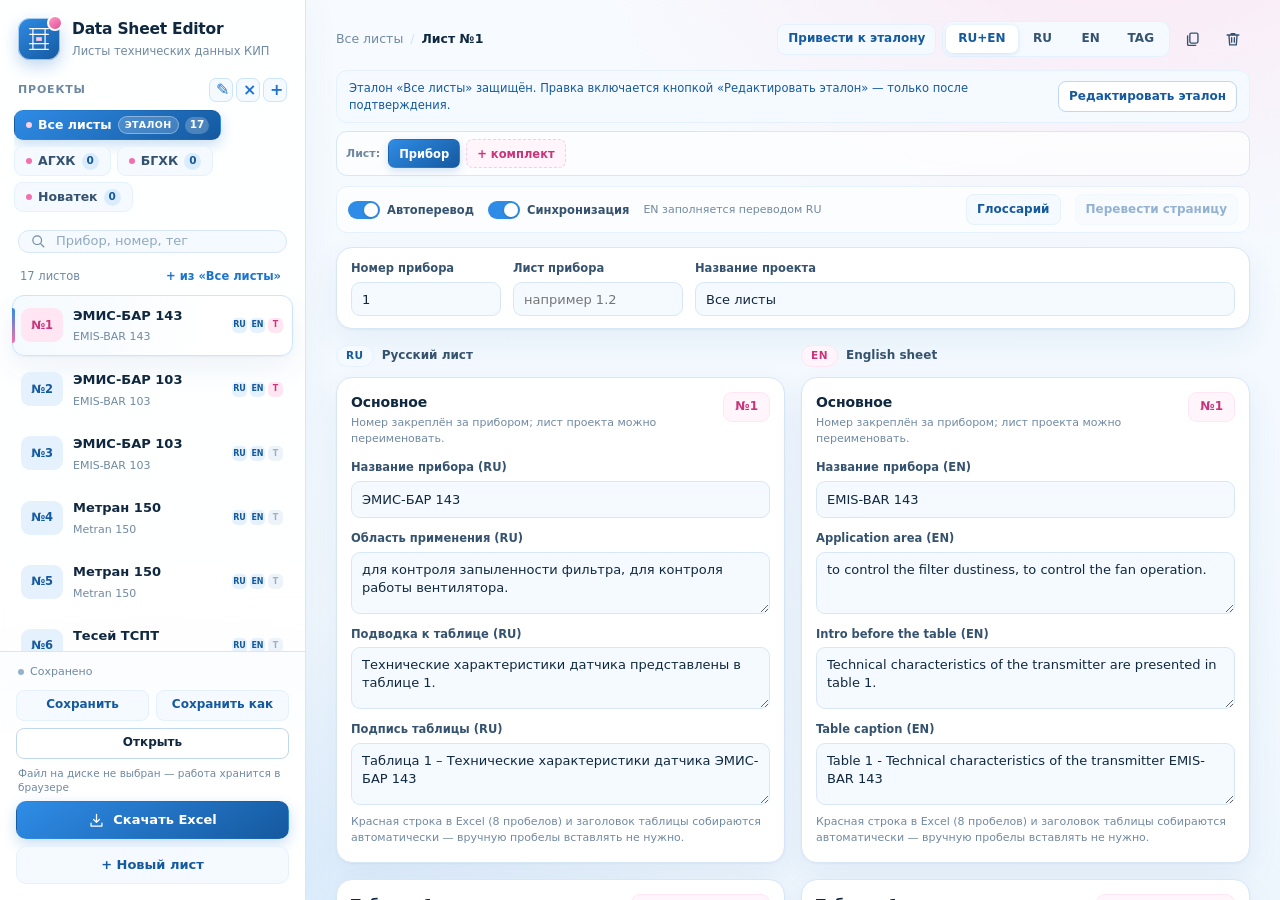
==== commit 6716ff5e: "Глоссарий RU→EN в редакторе: список пар, поиск, свои переводы поверх словаря эталона" ====
--- a/index.html
+++ b/index.html
@@ -108,6 +108,33 @@
   </div>
 </dialog>
 
+<dialog class="dialog" id="glossary-dialog">
+  <div class="dialog-head">
+    <div>
+      <h2>Глоссарий RU → EN</h2>
+      <p>Что на что переводит словарь. Свои пары важнее эталонных.</p>
+    </div>
+    <button class="icon-btn" data-close-dialog aria-label="Закрыть">✕</button>
+  </div>
+  <div class="dialog-body">
+    <label class="search search-inline">
+      <svg viewBox="0 0 20 20" aria-hidden="true"><circle cx="9" cy="9" r="5.4"/><path d="m13.2 13.2 4 4"/></svg>
+      <input type="search" id="gloss-search" placeholder="Термин на русском или английском" aria-label="Поиск по глоссарию">
+    </label>
+    <div class="gloss-add">
+      <input id="gloss-ru" placeholder="Русский термин" aria-label="Русский термин" autocomplete="off" spellcheck="false">
+      <input id="gloss-en" placeholder="English term" aria-label="Английский термин" autocomplete="off" spellcheck="false">
+      <button class="btn btn-sm btn-primary" type="button" id="gloss-add-btn">Добавить перевод</button>
+    </div>
+    <p class="key-error" id="gloss-error" hidden></p>
+    <div class="gloss-meta"><span id="gloss-count"></span><span class="gloss-tip">Строка из словаря подставляет пару в поля — можно поправить и добавить свою</span></div>
+    <div class="gloss-list" id="gloss-list"></div>
+    <div class="dialog-actions" style="margin-top:12px">
+      <button class="btn btn-ghost" type="button" data-close-dialog>Закрыть</button>
+    </div>
+  </div>
+</dialog>
+
 <dialog class="dialog" id="key-dialog">
   <div class="dialog-head">
     <div>
--- a/styles.css
+++ b/styles.css
@@ -1040,6 +1040,48 @@
 .switch-text { font-size: 11.5px; font-weight: 650; color: var(--ink-2); }
 .tr-hint { color: var(--muted); font-size: 11px; margin-right: auto; }
 
+.gloss-add { display: grid; grid-template-columns: minmax(0, 1fr) minmax(0, 1fr) auto; gap: 8px; }
+.gloss-add input {
+  height: 34px;
+  border: 1px solid var(--line);
+  border-radius: 9px;
+  background: var(--blue-50);
+  padding: 0 10px;
+  font-size: 12.5px;
+  outline: 0;
+}
+.gloss-add input:focus { border-color: var(--blue-300); background: #fff; box-shadow: 0 0 0 3px rgba(47,140,230,.11); }
+.gloss-meta { display: flex; align-items: center; gap: 10px; flex-wrap: wrap; margin: 9px 0; color: var(--muted); font-size: 11px; }
+.gloss-tip { margin-left: auto; }
+.gloss-list { display: grid; gap: 4px; max-height: 46vh; overflow: auto; padding-right: 4px; }
+.gloss-row {
+  display: grid;
+  grid-template-columns: minmax(0, 1.1fr) 16px minmax(0, 1fr) auto;
+  align-items: center;
+  gap: 8px;
+  padding: 7px 9px;
+  border: 1px solid var(--line);
+  border-radius: 9px;
+  background: #fff;
+  cursor: pointer;
+}
+.gloss-row:hover { border-color: var(--blue-300); background: var(--blue-50); }
+.gloss-row.mine { border-color: var(--pink-200); background: var(--pink-50); }
+.gloss-row.mine:hover { border-color: var(--pink-400); }
+.gloss-ru { font-size: 12.5px; font-weight: 650; color: var(--ink); overflow-wrap: anywhere; }
+.gloss-en { font-size: 12.5px; color: var(--ink-2); overflow-wrap: anywhere; }
+.gloss-arrow { color: var(--blue-300); text-align: center; }
+.gloss-badge {
+  font-size: 9.5px;
+  letter-spacing: .04em;
+  text-transform: uppercase;
+  color: var(--muted);
+  border: 1px solid var(--line);
+  border-radius: 99px;
+  padding: 1px 7px;
+}
+.gloss-row .icon-btn { width: 24px; height: 24px; }
+
 /* ---------------- split RU + EN ---------------- */
 
 .editor.split-mode { max-width: 1780px; }
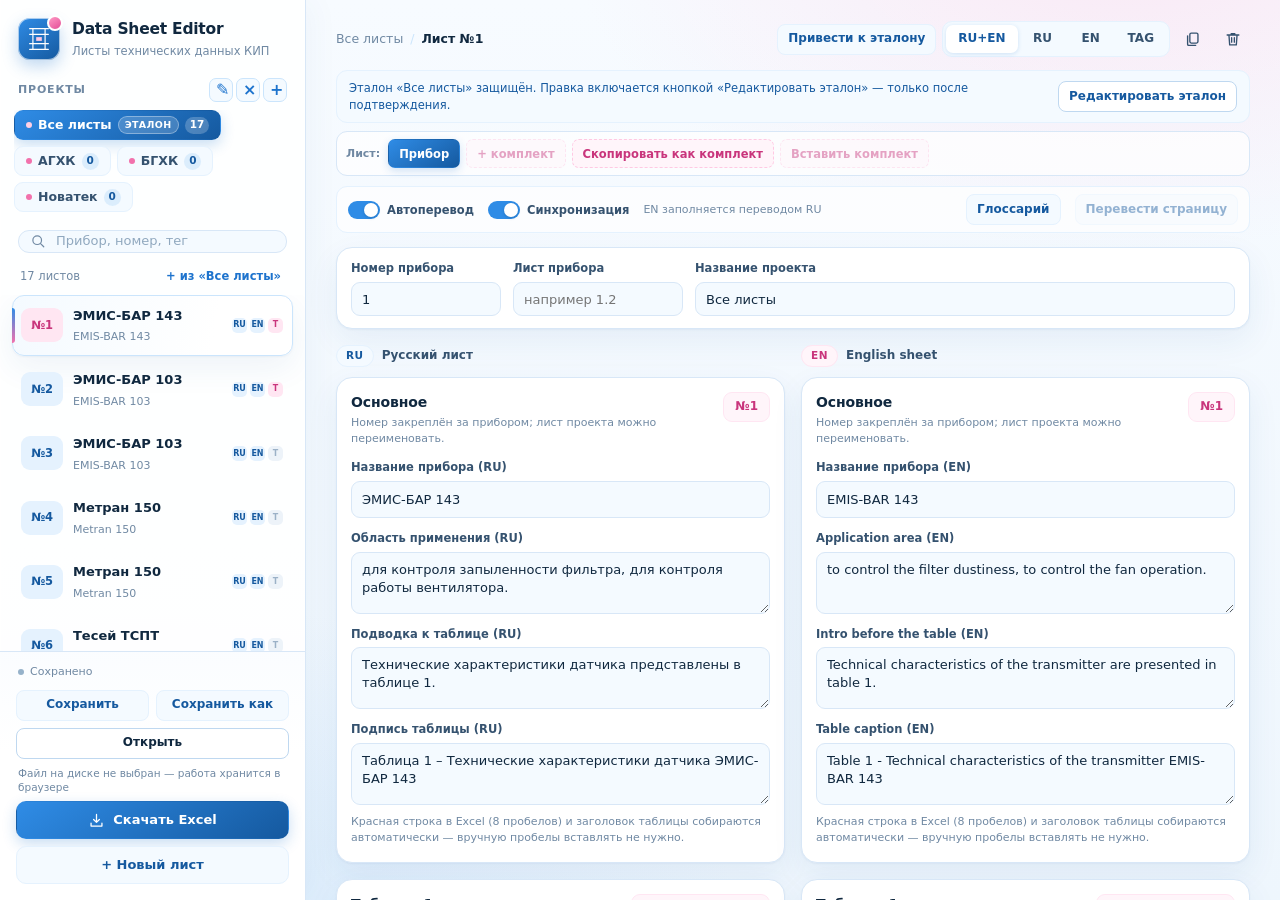
==== commit 3c293e0d: "Excel: высота строк считается по тексту, rowSpan не задаёт высоту metrics.js — ширины символов Times" ====
--- a/index.html
+++ b/index.html
@@ -196,6 +196,7 @@
 <script src="seed.js"></script>
 <script src="dict.js"></script>
 <script src="translate.js"></script>
+<script src="metrics.js"></script>
 <script src="xlsx.js"></script>
 <script src="app.js"></script>
 </body>
--- a/styles.css
+++ b/styles.css
@@ -458,6 +458,8 @@
   font-weight: 650;
 }
 .kit-add:hover { background: var(--pink-100); border-color: var(--pink-400); }
+.kit-add:disabled { opacity: .45; cursor: default; }
+.kit-add:disabled:hover { background: var(--pink-50); border-color: var(--pink-200); }
 
 .seg {
   height: 36px;
@@ -1039,6 +1041,19 @@
 .switch input:focus-visible + .switch-track { box-shadow: 0 0 0 3px rgba(47, 140, 230, .25); }
 .switch-text { font-size: 11.5px; font-weight: 650; color: var(--ink-2); }
 .tr-hint { color: var(--muted); font-size: 11px; margin-right: auto; }
+.tr-missing { display: inline-flex; align-items: center; gap: 6px; flex-wrap: wrap; font-size: 11px; color: var(--muted); }
+.tr-missing-label { color: var(--muted); }
+.tr-missing-chip {
+  border: 1px solid var(--pink-200);
+  background: var(--pink-50);
+  color: var(--ink-2);
+  border-radius: 99px;
+  padding: 2px 9px;
+  font-size: 11px;
+  cursor: pointer;
+}
+.tr-missing-chip:hover { border-color: var(--pink-400); }
+.tr-missing-clear { border: 0; background: transparent; color: var(--muted); cursor: pointer; font-size: 11px; }
 
 .gloss-add { display: grid; grid-template-columns: minmax(0, 1fr) minmax(0, 1fr) auto; gap: 8px; }
 .gloss-add input {
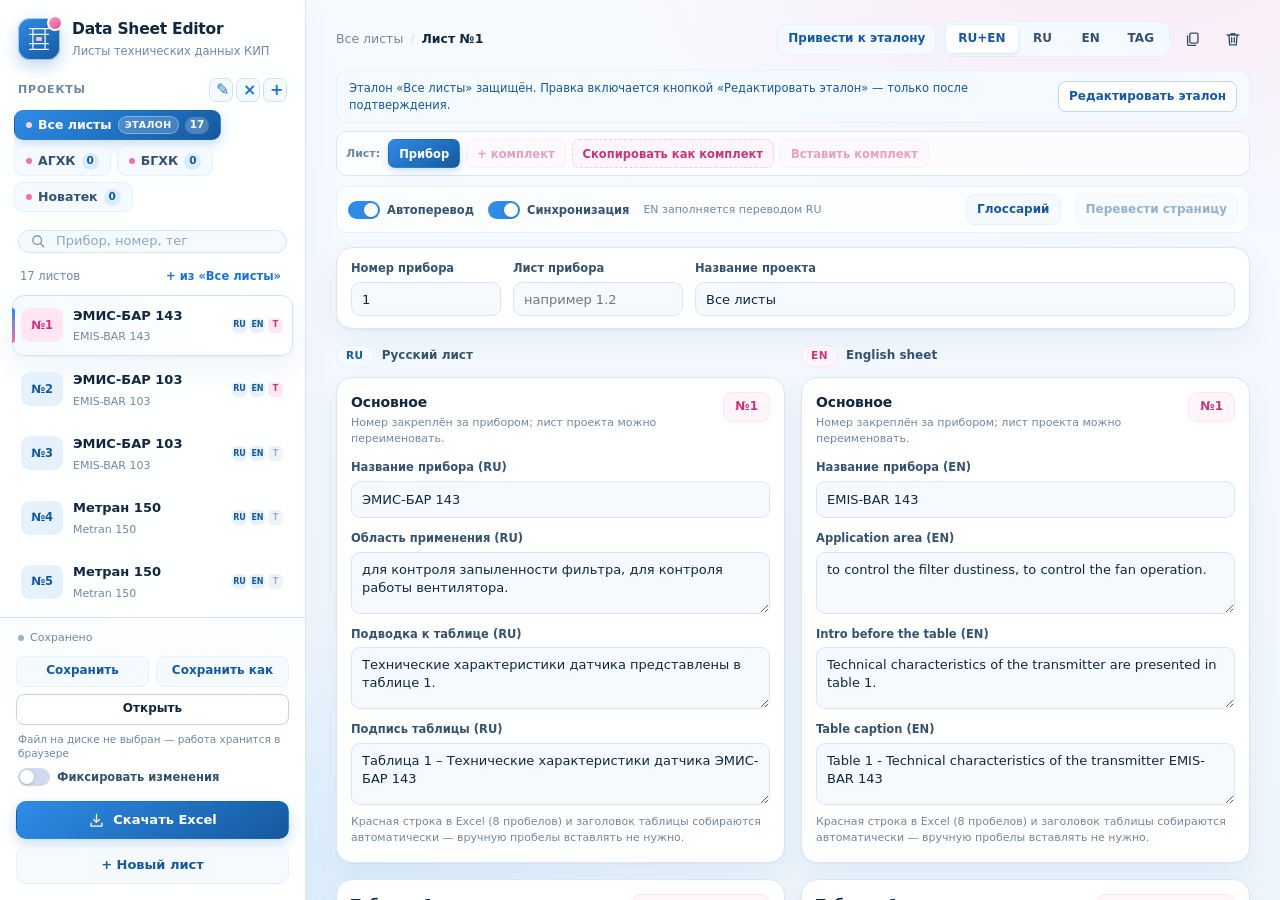
==== commit 5ecb81e1: "Фиксация изменений: журнал правок и жёлтая заливка в Excel" ====
--- a/index.html
+++ b/index.html
@@ -52,6 +52,12 @@
         <button class="btn btn-sm" id="btn-open-file" title="Открыть файл проекта (.json)">Открыть</button>
       </div>
       <div class="file-label" id="file-label" hidden></div>
+      <label class="switch change-switch" id="changes-switch" title="Записывать, в каких ячейках были правки: при выгрузке Excel они станут жёлтыми">
+        <input type="checkbox" id="opt-changes">
+        <span class="switch-track" aria-hidden="true"></span>
+        <span class="switch-text">Фиксировать изменения</span>
+      </label>
+      <div class="change-note" id="change-note" hidden></div>
       <button class="btn btn-primary" id="btn-export">
         <svg viewBox="0 0 20 20" aria-hidden="true"><path d="M10 2.8v9.4m0 0 3.4-3.4M10 12.2 6.6 8.8M3.6 13.2v3.4h12.8v-3.4"/></svg>
         Скачать Excel
--- a/styles.css
+++ b/styles.css
@@ -1172,6 +1172,28 @@
   .tag-grid { grid-template-columns: repeat(2, minmax(0, 1fr)); }
 }
 
+/* ---------------- фиксация изменений ---------------- */
+
+.change-switch { grid-column: 1 / -1; padding: 1px 2px; }
+.change-note {
+  grid-column: 1 / -1;
+  display: flex;
+  align-items: center;
+  gap: 8px;
+  flex-wrap: wrap;
+  font-size: 10.5px;
+  line-height: 1.35;
+  color: var(--muted);
+  padding: 0 2px;
+}
+.change-note .link-btn { font-size: 10.5px; }
+
+/* Ячейки, которые правили при включённой фиксации: в Excel они выгружаются
+   жёлтой заливкой, в редакторе подсвечены так же. */
+.changed,
+.changed:hover,
+.changed:focus { background-color: #fff2b8 !important; }
+
 @media (max-width: 760px) {
   .app { display: flex; flex-direction: column; height: auto; min-height: 100%; }
   .sidebar { height: auto; max-height: none; border-right: 0; border-bottom: 1px solid var(--line); }
